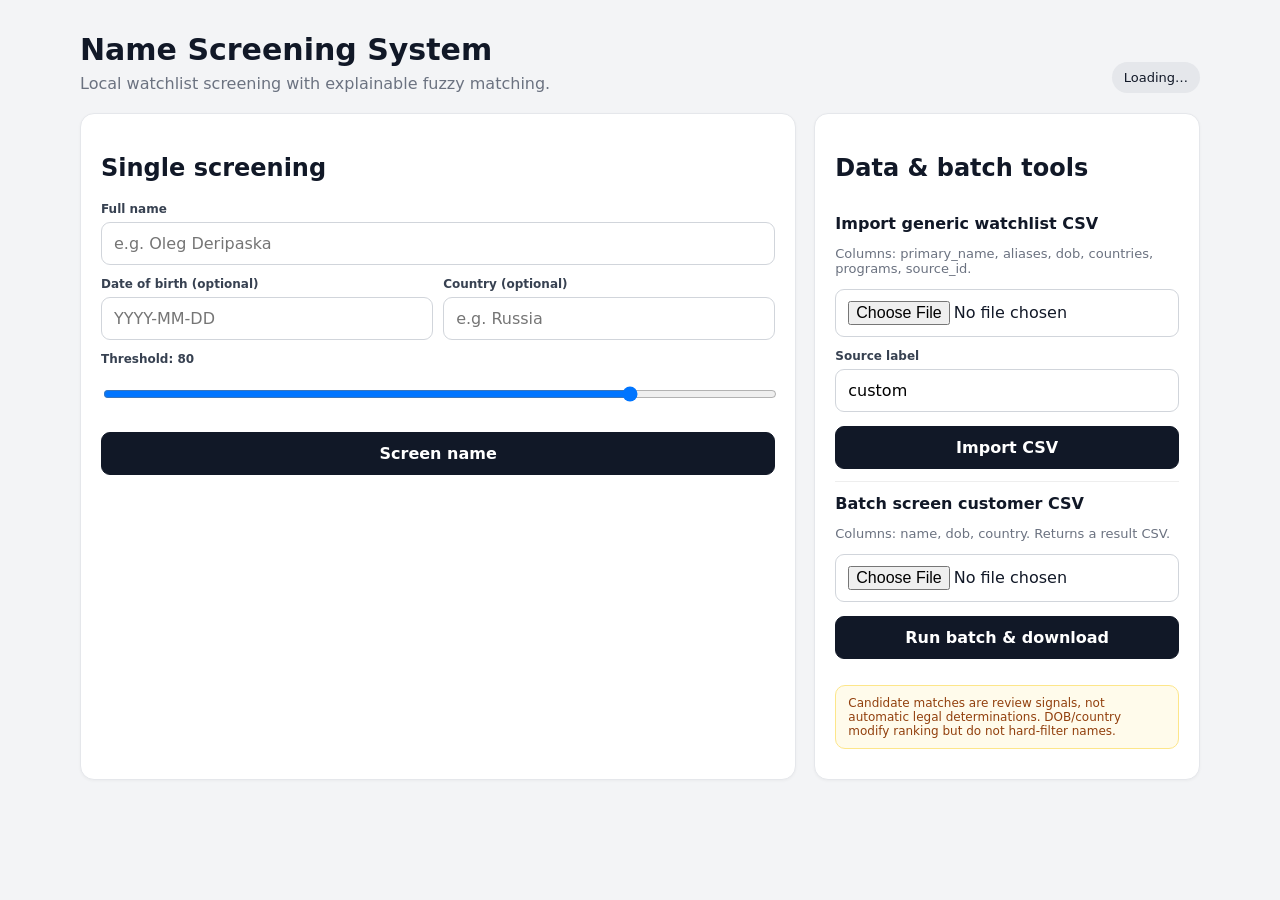
==== name-screening-system/app/static/index.html @ 8da16406 "Add name screening web UI" ====
<!doctype html>
<html lang="en"><head><meta charset="utf-8"><meta name="viewport" content="width=device-width,initial-scale=1"><title>Name Screening System</title><style>:root{font-family:Inter,ui-sans-serif,system-ui,-apple-system,BlinkMacSystemFont,"Segoe UI",sans-serif;color:#111827;background:#f3f4f6}*{box-sizing:border-box}body{margin:0}.wrap{max-width:1160px;margin:0 auto;padding:32px 20px}.hero{display:flex;justify-content:space-between;gap:24px;align-items:flex-end;margin-bottom:20px}.hero h1{margin:0;font-size:30px}.hero p{margin:7px 0 0;color:#6b7280}.badge{padding:8px 12px;border-radius:999px;background:#e5e7eb;font-size:13px}.grid{display:grid;grid-template-columns:1.3fr .7fr;gap:18px}@media(max-width:850px){.grid{grid-template-columns:1fr}}.card{background:white;border:1px solid #e5e7eb;border-radius:14px;padding:20px;box-shadow:0 1px 3px rgba(0,0,0,.04)}label{display:block;font-size:12px;font-weight:700;margin:12px 0 6px;color:#374151}input,button{width:100%;padding:11px 12px;border-radius:9px;border:1px solid #d1d5db;font:inherit}button{cursor:pointer;background:#111827;color:white;border-color:#111827;font-weight:700;margin-top:14px}.row{display:grid;grid-template-columns:1fr 1fr;gap:10px}.results{margin-top:18px}.match{border:1px solid #e5e7eb;border-radius:12px;padding:14px;margin-top:10px}.top{display:flex;justify-content:space-between;gap:12px}.score{font-size:22px;font-weight:800}.muted{color:#6b7280;font-size:13px}.pill{display:inline-block;padding:3px 7px;background:#f3f4f6;border-radius:999px;font-size:11px;margin:4px 4px 0 0}.status{font-size:13px;margin-top:10px}.mini{font-size:12px}.fileblock{padding:12px 0;border-top:1px solid #eee}.fileblock:first-of-type{border-top:0}.note{background:#fffbeb;border:1px solid #fde68a;border-radius:10px;padding:10px 12px;color:#92400e;font-size:12px;margin-top:14px}</style></head>
<body><div class="wrap"><div class="hero"><div><h1>Name Screening System</h1><p>Local watchlist screening with explainable fuzzy matching.</p></div><div id="stats" class="badge">Loading…</div></div><div class="grid"><div class="card"><h2>Single screening</h2><label>Full name</label><input id="name" placeholder="e.g. Oleg Deripaska"><div class="row"><div><label>Date of birth (optional)</label><input id="dob" placeholder="YYYY-MM-DD"></div><div><label>Country (optional)</label><input id="country" placeholder="e.g. Russia"></div></div><label>Threshold: <span id="thresholdLabel">80</span></label><input id="threshold" type="range" min="0" max="100" value="80" oninput="thresholdLabel.textContent=this.value"><button onclick="runScreen()">Screen name</button><div id="screenStatus" class="status"></div><div id="results" class="results"></div></div><div class="card"><h2>Data & batch tools</h2><div class="fileblock"><b>Import generic watchlist CSV</b><p class="muted">Columns: primary_name, aliases, dob, countries, programs, source_id.</p><input id="genericFile" type="file" accept=".csv"><label>Source label</label><input id="source" value="custom"><button onclick="importGeneric()">Import CSV</button></div><div class="fileblock"><b>Batch screen customer CSV</b><p class="muted">Columns: name, dob, country. Returns a result CSV.</p><input id="batchFile" type="file" accept=".csv"><button onclick="batchScreen()">Run batch & download</button></div><div class="note">Candidate matches are review signals, not automatic legal determinations. DOB/country modify ranking but do not hard-filter names.</div><div id="toolStatus" class="status"></div></div></div></div>
<script>async function refreshStats(){const r=await fetch('/api/stats');const j=await r.json();stats.textContent=`${j.entities} entities · ${j.screenings} screenings`}function esc(s){return String(s??'').replace(/[&<>'"]/g,c=>({'&':'&amp;','<':'&lt;','>':'&gt;',"'":'&#39;','"':'&quot;'}[c]))}async function runScreen(){results.innerHTML='';screenStatus.textContent='Screening…';const body={name:name.value,dob:dob.value||null,country:country.value||null,threshold:Number(threshold.value)};const r=await fetch('/api/screen',{method:'POST',headers:{'Content-Type':'application/json'},body:JSON.stringify(body)});const j=await r.json();if(!r.ok){screenStatus.textContent=j.detail||'Error';return}screenStatus.textContent=`${j.matches.length} match(es) above threshold from ${j.candidate_count} candidates`;j.matches.forEach(m=>{const el=document.createElement('div');el.className='match';el.innerHTML=`<div class="top"><div><b>${esc(m.primary_name)}</b><div class="muted">Matched: ${esc(m.matched_name)} (${esc(m.match_kind)}) · ${esc(m.source)} / ${esc(m.source_id)}</div></div><div class="score">${m.score}</div></div><div>${(m.programs||[]).map(x=>`<span class="pill">${esc(x)}</span>`).join('')}</div><div class="mini">Name score ${m.name_score} · DOB <b>${esc(m.dob_status)}</b> · Country <b>${esc(m.country_status)}</b></div>${m.remarks?`<div class="muted" style="margin-top:7px">${esc(m.remarks).slice(0,320)}</div>`:''}`;results.appendChild(el)});refreshStats()}async function importGeneric(){const f=genericFile.files[0];if(!f)return;const fd=new FormData();fd.append('file',f);fd.append('source',source.value||'custom');fd.append('replace_source','false');const r=await fetch('/api/import/generic',{method:'POST',body:fd});const j=await r.json();toolStatus.textContent=r.ok?`Imported ${j.upserted} rows from ${j.source}`:(j.detail||'Import failed');refreshStats()}async function batchScreen(){const f=batchFile.files[0];if(!f)return;const fd=new FormData();fd.append('file',f);fd.append('threshold',threshold.value);const r=await fetch('/api/batch',{method:'POST',body:fd});if(!r.ok){toolStatus.textContent='Batch failed';return}const blob=await r.blob();const a=document.createElement('a');a.href=URL.createObjectURL(blob);a.download='screening_results.csv';a.click();URL.revokeObjectURL(a.href);toolStatus.textContent='Batch completed'}refreshStats()</script></body></html>
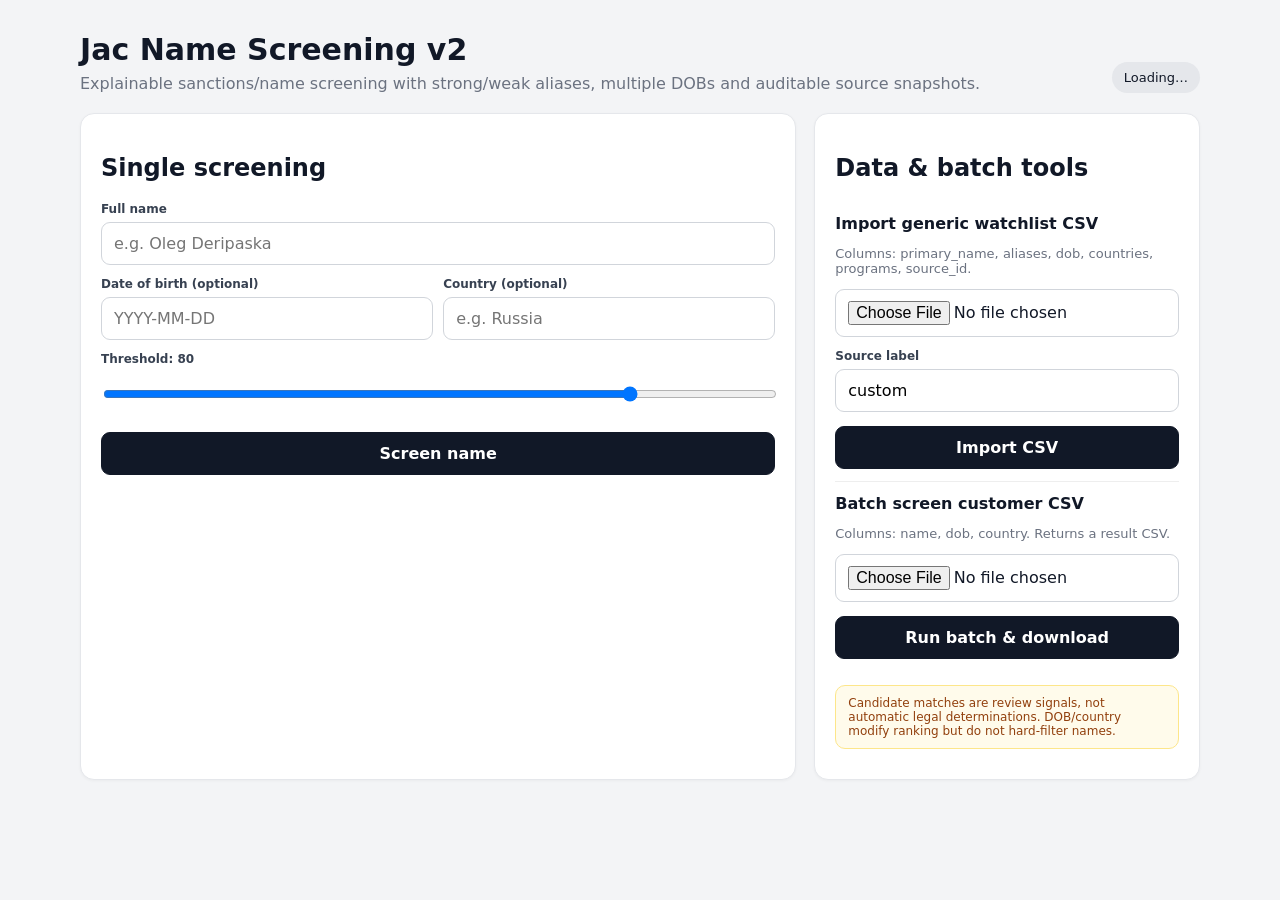
==== commit b4e680c3: "feat: upgrade Jac Name Screening to v2" ====
--- a/name-screening-system/app/static/index.html
+++ b/name-screening-system/app/static/index.html
@@ -1,4 +1,32 @@
 <!doctype html>
-<html lang="en"><head><meta charset="utf-8"><meta name="viewport" content="width=device-width,initial-scale=1"><title>Name Screening System</title><style>:root{font-family:Inter,ui-sans-serif,system-ui,-apple-system,BlinkMacSystemFont,"Segoe UI",sans-serif;color:#111827;background:#f3f4f6}*{box-sizing:border-box}body{margin:0}.wrap{max-width:1160px;margin:0 auto;padding:32px 20px}.hero{display:flex;justify-content:space-between;gap:24px;align-items:flex-end;margin-bottom:20px}.hero h1{margin:0;font-size:30px}.hero p{margin:7px 0 0;color:#6b7280}.badge{padding:8px 12px;border-radius:999px;background:#e5e7eb;font-size:13px}.grid{display:grid;grid-template-columns:1.3fr .7fr;gap:18px}@media(max-width:850px){.grid{grid-template-columns:1fr}}.card{background:white;border:1px solid #e5e7eb;border-radius:14px;padding:20px;box-shadow:0 1px 3px rgba(0,0,0,.04)}label{display:block;font-size:12px;font-weight:700;margin:12px 0 6px;color:#374151}input,button{width:100%;padding:11px 12px;border-radius:9px;border:1px solid #d1d5db;font:inherit}button{cursor:pointer;background:#111827;color:white;border-color:#111827;font-weight:700;margin-top:14px}.row{display:grid;grid-template-columns:1fr 1fr;gap:10px}.results{margin-top:18px}.match{border:1px solid #e5e7eb;border-radius:12px;padding:14px;margin-top:10px}.top{display:flex;justify-content:space-between;gap:12px}.score{font-size:22px;font-weight:800}.muted{color:#6b7280;font-size:13px}.pill{display:inline-block;padding:3px 7px;background:#f3f4f6;border-radius:999px;font-size:11px;margin:4px 4px 0 0}.status{font-size:13px;margin-top:10px}.mini{font-size:12px}.fileblock{padding:12px 0;border-top:1px solid #eee}.fileblock:first-of-type{border-top:0}.note{background:#fffbeb;border:1px solid #fde68a;border-radius:10px;padding:10px 12px;color:#92400e;font-size:12px;margin-top:14px}</style></head>
-<body><div class="wrap"><div class="hero"><div><h1>Name Screening System</h1><p>Local watchlist screening with explainable fuzzy matching.</p></div><div id="stats" class="badge">Loading…</div></div><div class="grid"><div class="card"><h2>Single screening</h2><label>Full name</label><input id="name" placeholder="e.g. Oleg Deripaska"><div class="row"><div><label>Date of birth (optional)</label><input id="dob" placeholder="YYYY-MM-DD"></div><div><label>Country (optional)</label><input id="country" placeholder="e.g. Russia"></div></div><label>Threshold: <span id="thresholdLabel">80</span></label><input id="threshold" type="range" min="0" max="100" value="80" oninput="thresholdLabel.textContent=this.value"><button onclick="runScreen()">Screen name</button><div id="screenStatus" class="status"></div><div id="results" class="results"></div></div><div class="card"><h2>Data & batch tools</h2><div class="fileblock"><b>Import generic watchlist CSV</b><p class="muted">Columns: primary_name, aliases, dob, countries, programs, source_id.</p><input id="genericFile" type="file" accept=".csv"><label>Source label</label><input id="source" value="custom"><button onclick="importGeneric()">Import CSV</button></div><div class="fileblock"><b>Batch screen customer CSV</b><p class="muted">Columns: name, dob, country. Returns a result CSV.</p><input id="batchFile" type="file" accept=".csv"><button onclick="batchScreen()">Run batch & download</button></div><div class="note">Candidate matches are review signals, not automatic legal determinations. DOB/country modify ranking but do not hard-filter names.</div><div id="toolStatus" class="status"></div></div></div></div>
-<script>async function refreshStats(){const r=await fetch('/api/stats');const j=await r.json();stats.textContent=`${j.entities} entities · ${j.screenings} screenings`}function esc(s){return String(s??'').replace(/[&<>'"]/g,c=>({'&':'&amp;','<':'&lt;','>':'&gt;',"'":'&#39;','"':'&quot;'}[c]))}async function runScreen(){results.innerHTML='';screenStatus.textContent='Screening…';const body={name:name.value,dob:dob.value||null,country:country.value||null,threshold:Number(threshold.value)};const r=await fetch('/api/screen',{method:'POST',headers:{'Content-Type':'application/json'},body:JSON.stringify(body)});const j=await r.json();if(!r.ok){screenStatus.textContent=j.detail||'Error';return}screenStatus.textContent=`${j.matches.length} match(es) above threshold from ${j.candidate_count} candidates`;j.matches.forEach(m=>{const el=document.createElement('div');el.className='match';el.innerHTML=`<div class="top"><div><b>${esc(m.primary_name)}</b><div class="muted">Matched: ${esc(m.matched_name)} (${esc(m.match_kind)}) · ${esc(m.source)} / ${esc(m.source_id)}</div></div><div class="score">${m.score}</div></div><div>${(m.programs||[]).map(x=>`<span class="pill">${esc(x)}</span>`).join('')}</div><div class="mini">Name score ${m.name_score} · DOB <b>${esc(m.dob_status)}</b> · Country <b>${esc(m.country_status)}</b></div>${m.remarks?`<div class="muted" style="margin-top:7px">${esc(m.remarks).slice(0,320)}</div>`:''}`;results.appendChild(el)});refreshStats()}async function importGeneric(){const f=genericFile.files[0];if(!f)return;const fd=new FormData();fd.append('file',f);fd.append('source',source.value||'custom');fd.append('replace_source','false');const r=await fetch('/api/import/generic',{method:'POST',body:fd});const j=await r.json();toolStatus.textContent=r.ok?`Imported ${j.upserted} rows from ${j.source}`:(j.detail||'Import failed');refreshStats()}async function batchScreen(){const f=batchFile.files[0];if(!f)return;const fd=new FormData();fd.append('file',f);fd.append('threshold',threshold.value);const r=await fetch('/api/batch',{method:'POST',body:fd});if(!r.ok){toolStatus.textContent='Batch failed';return}const blob=await r.blob();const a=document.createElement('a');a.href=URL.createObjectURL(blob);a.download='screening_results.csv';a.click();URL.revokeObjectURL(a.href);toolStatus.textContent='Batch completed'}refreshStats()</script></body></html>
+<html lang="en">
+<head>
+<meta charset="utf-8" />
+<meta name="viewport" content="width=device-width, initial-scale=1" />
+<title>Jac Name Screening v2</title>
+<style>
+:root{font-family:Inter,ui-sans-serif,system-ui,-apple-system,BlinkMacSystemFont,"Segoe UI",sans-serif;color:#111827;background:#f3f4f6}*{box-sizing:border-box}body{margin:0}.wrap{max-width:1160px;margin:0 auto;padding:32px 20px}.hero{display:flex;justify-content:space-between;gap:24px;align-items:flex-end;margin-bottom:20px}.hero h1{margin:0;font-size:30px}.hero p{margin:7px 0 0;color:#6b7280}.badge{padding:8px 12px;border-radius:999px;background:#e5e7eb;font-size:13px}.grid{display:grid;grid-template-columns:1.3fr .7fr;gap:18px}@media(max-width:850px){.grid{grid-template-columns:1fr}}.card{background:white;border:1px solid #e5e7eb;border-radius:14px;padding:20px;box-shadow:0 1px 3px rgba(0,0,0,.04)}label{display:block;font-size:12px;font-weight:700;margin:12px 0 6px;color:#374151}input,select,button{width:100%;padding:11px 12px;border-radius:9px;border:1px solid #d1d5db;font:inherit}button{cursor:pointer;background:#111827;color:white;border-color:#111827;font-weight:700;margin-top:14px}.row{display:grid;grid-template-columns:1fr 1fr;gap:10px}.results{margin-top:18px}.match{border:1px solid #e5e7eb;border-radius:12px;padding:14px;margin-top:10px}.top{display:flex;justify-content:space-between;gap:12px}.score{font-size:22px;font-weight:800}.muted{color:#6b7280;font-size:13px}.pill{display:inline-block;padding:3px 7px;background:#f3f4f6;border-radius:999px;font-size:11px;margin:4px 4px 0 0}.ok{color:#047857}.warn{color:#b45309}.danger{color:#b91c1c}.status{font-size:13px;margin-top:10px}.mini{font-size:12px}.fileblock{padding:12px 0;border-top:1px solid #eee}.fileblock:first-of-type{border-top:0}.note{background:#fffbeb;border:1px solid #fde68a;border-radius:10px;padding:10px 12px;color:#92400e;font-size:12px;margin-top:14px}
+</style>
+</head>
+<body><div class="wrap">
+<div class="hero"><div><h1>Jac Name Screening v2</h1><p>Explainable sanctions/name screening with strong/weak aliases, multiple DOBs and auditable source snapshots.</p></div><div id="stats" class="badge">Loading…</div></div>
+<div class="grid"><div class="card">
+<h2>Single screening</h2>
+<label>Full name</label><input id="name" placeholder="e.g. Oleg Deripaska" />
+<div class="row"><div><label>Date of birth (optional)</label><input id="dob" placeholder="YYYY-MM-DD" /></div><div><label>Country (optional)</label><input id="country" placeholder="e.g. Russia" /></div></div>
+<label>Threshold: <span id="thresholdLabel">80</span></label><input id="threshold" type="range" min="0" max="100" value="80" oninput="thresholdLabel.textContent=this.value" />
+<button onclick="runScreen()">Screen name</button>
+<div id="screenStatus" class="status"></div><div id="results" class="results"></div>
+</div><div class="card"><h2>Data & batch tools</h2>
+<div class="fileblock"><b>Import generic watchlist CSV</b><p class="muted">Columns: primary_name, aliases, dob, countries, programs, source_id.</p><input id="genericFile" type="file" accept=".csv"/><label>Source label</label><input id="source" value="custom"/><button onclick="importGeneric()">Import CSV</button></div>
+<div class="fileblock"><b>Batch screen customer CSV</b><p class="muted">Columns: name, dob, country. Returns a result CSV.</p><input id="batchFile" type="file" accept=".csv"/><button onclick="batchScreen()">Run batch & download</button></div>
+<div class="note">Candidate matches are review signals, not automatic legal determinations. DOB/country modify ranking but do not hard-filter names.</div><div id="toolStatus" class="status"></div>
+</div></div></div>
+<script>
+async function refreshStats(){const r=await fetch('/api/stats');const j=await r.json();document.getElementById('stats').textContent=`${j.entities} entities · ${j.screenings} screenings`;}
+function esc(s){return String(s??'').replace(/[&<>'"]/g,c=>({'&':'&amp;','<':'&lt;','>':'&gt;',"'":'&#39;','"':'&quot;'}[c]));}
+async function runScreen(){const status=document.getElementById('screenStatus'),out=document.getElementById('results');out.innerHTML='';status.textContent='Screening…';const body={name:document.getElementById('name').value,dob:document.getElementById('dob').value||null,country:document.getElementById('country').value||null,threshold:Number(document.getElementById('threshold').value)};const r=await fetch('/api/screen',{method:'POST',headers:{'Content-Type':'application/json'},body:JSON.stringify(body)});const j=await r.json();if(!r.ok){status.textContent=j.detail||'Error';return;}status.textContent=`${j.matches.length} match(es) above threshold from ${j.candidate_count} candidates`;j.matches.forEach(m=>{const el=document.createElement('div');el.className='match';el.innerHTML=`<div class="top"><div><b>${esc(m.primary_name)}</b><div class="muted">Matched: ${esc(m.matched_name)} (${esc(m.match_kind)}${m.alias_strength?' / '+esc(m.alias_strength):''}) · ${esc(m.source)} / ${esc(m.source_id)}</div></div><div class="score">${m.score}</div></div><div>${(m.programs||[]).map(x=>`<span class="pill">${esc(x)}</span>`).join('')}</div><div class="mini">Name score ${m.name_score} · ${esc(m.risk_band)} · DOB <b>${esc(m.dob_status)}</b> · Country <b>${esc(m.country_status)}</b></div>${m.remarks?`<div class="muted" style="margin-top:7px">${esc(m.remarks).slice(0,320)}</div>`:''}`;out.appendChild(el);});refreshStats();}
+async function importGeneric(){const f=document.getElementById('genericFile').files[0];if(!f)return;const fd=new FormData();fd.append('file',f);fd.append('source',document.getElementById('source').value||'custom');fd.append('replace_source','false');const r=await fetch('/api/import/generic',{method:'POST',body:fd});const j=await r.json();document.getElementById('toolStatus').textContent=r.ok?`Imported ${j.upserted} rows from ${j.source}`:(j.detail||'Import failed');refreshStats();}
+async function batchScreen(){const f=document.getElementById('batchFile').files[0];if(!f)return;const fd=new FormData();fd.append('file',f);fd.append('threshold',document.getElementById('threshold').value);const r=await fetch('/api/batch',{method:'POST',body:fd});if(!r.ok){document.getElementById('toolStatus').textContent='Batch failed';return;}const blob=await r.blob();const a=document.createElement('a');a.href=URL.createObjectURL(blob);a.download='screening_results.csv';a.click();URL.revokeObjectURL(a.href);document.getElementById('toolStatus').textContent='Batch completed';}
+refreshStats();
+</script></body></html>
